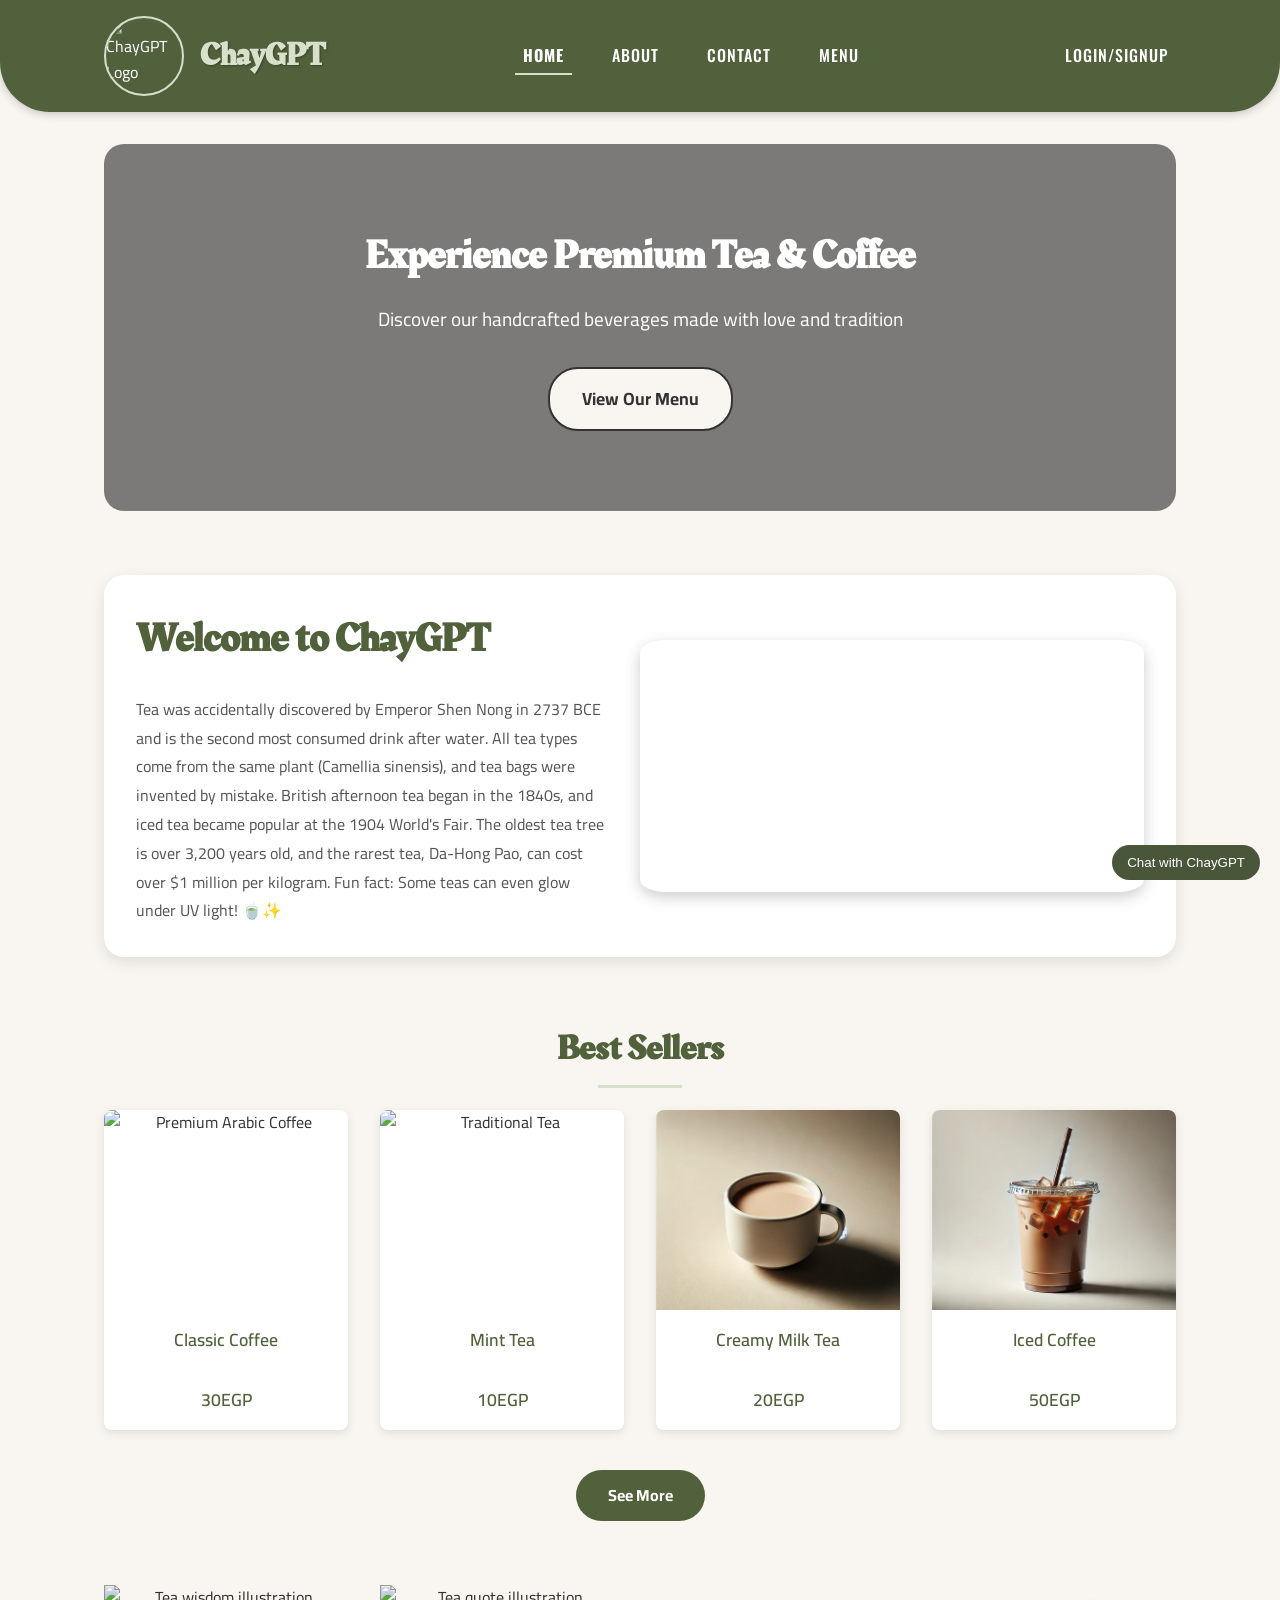
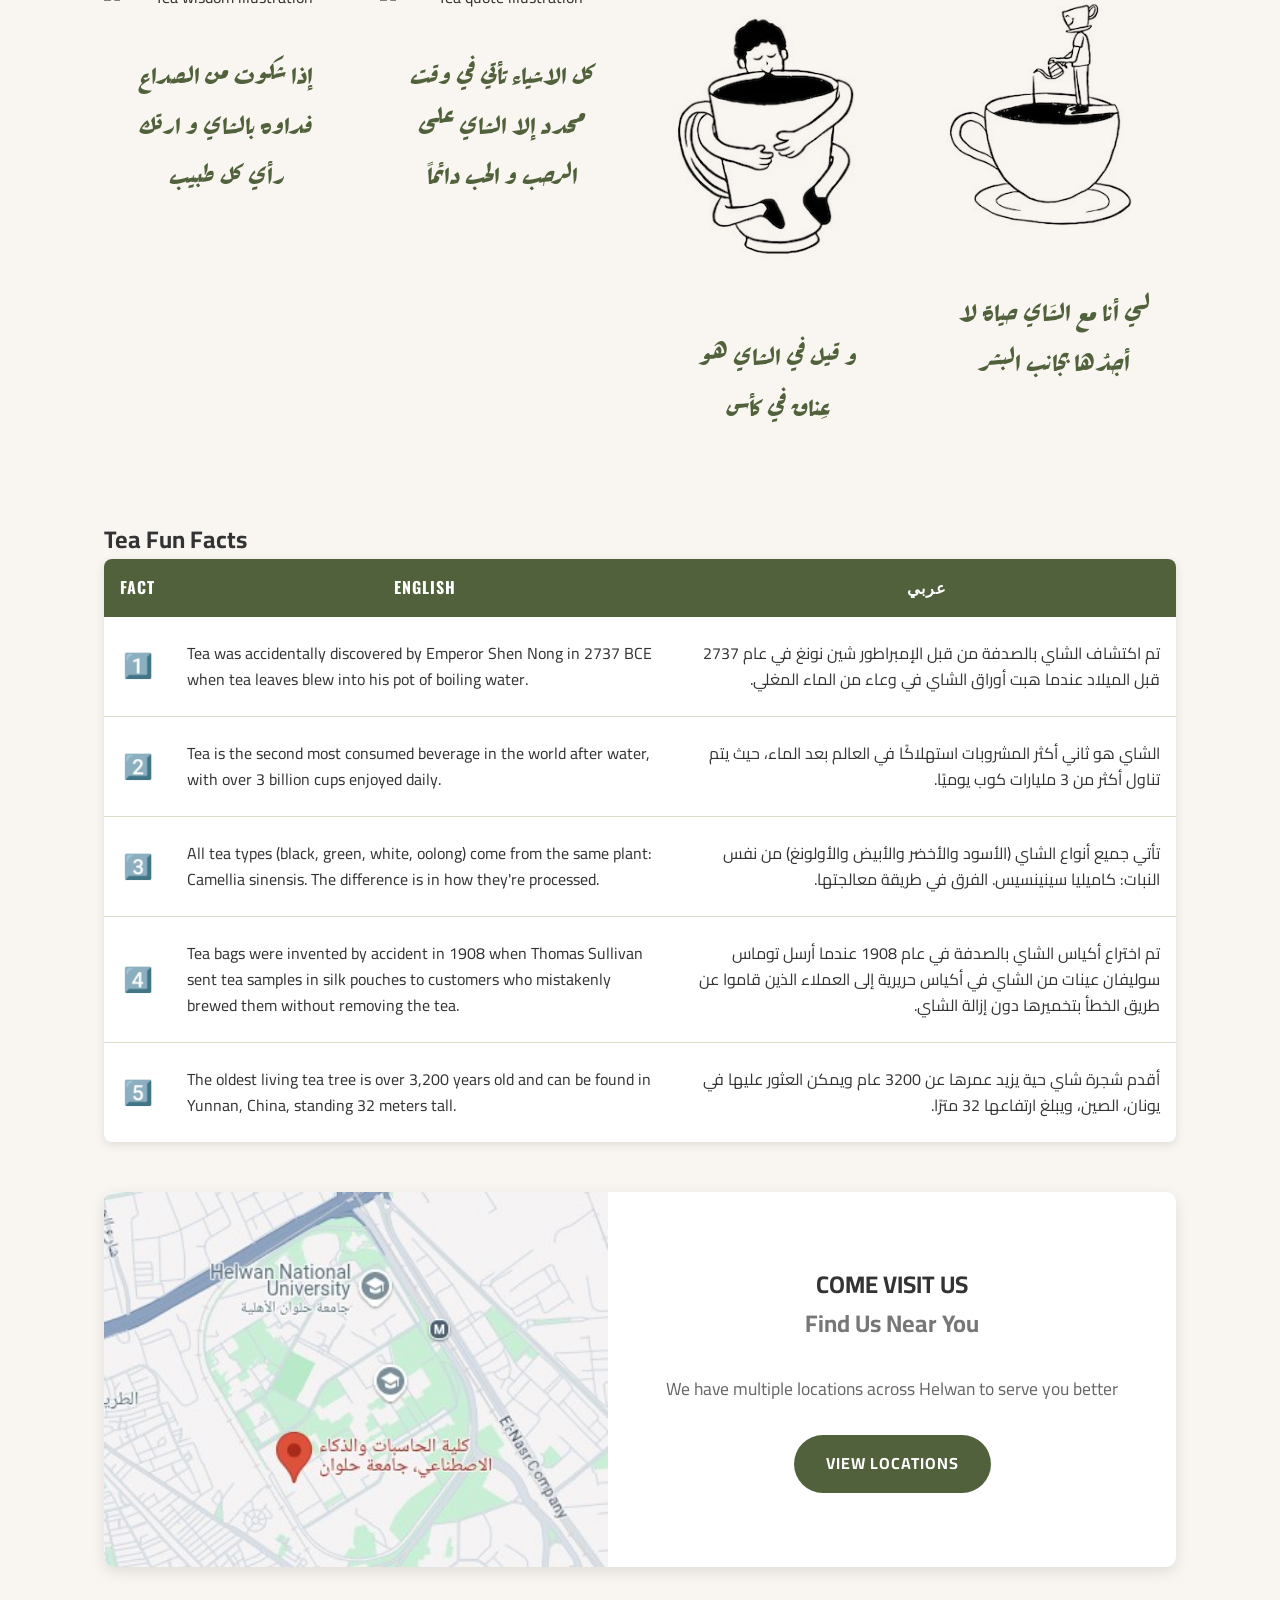
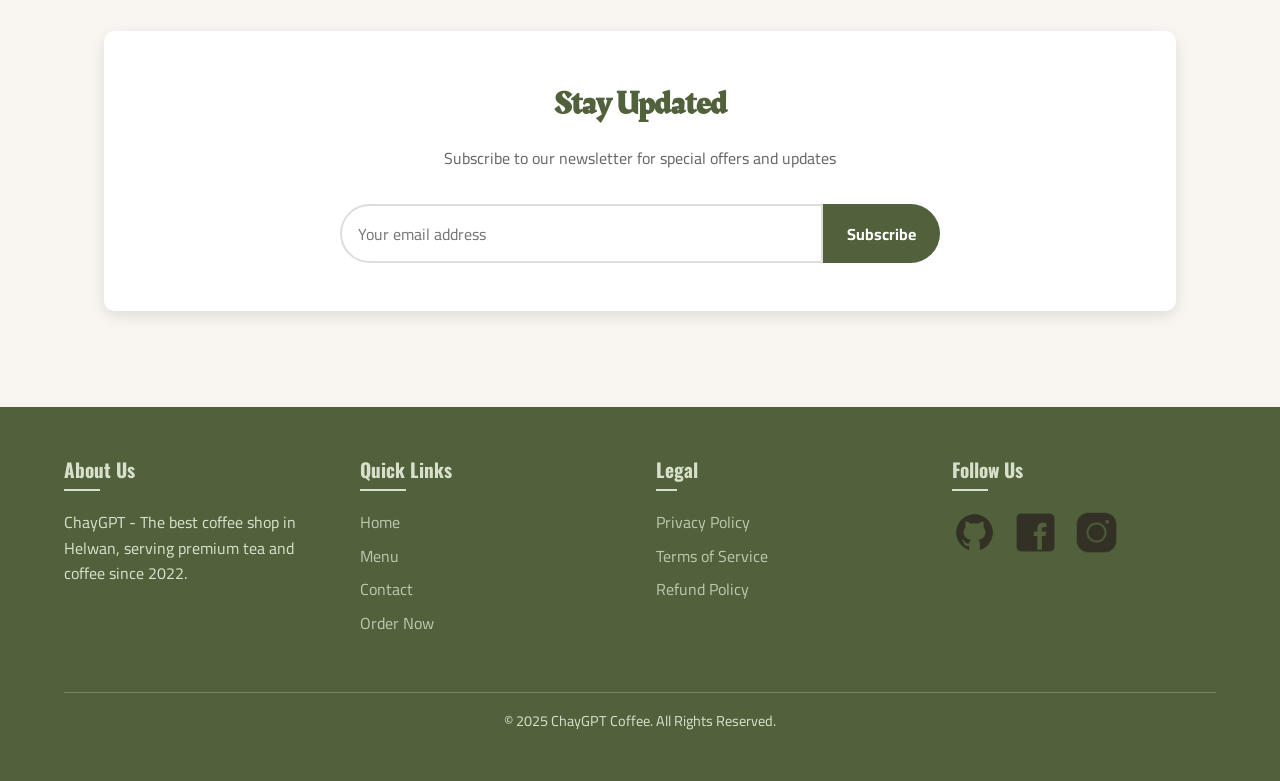
==== index.html @ 6adc0926 "Add files via upload" ====
<!DOCTYPE html>
<html lang="en">
    <head>
        <meta charset="UTF-8">
        <meta name="viewport" content="width=device-width, initial-scale=1.0">
        <meta name="description" content="ChayGPT - Premium tea and coffee shop in Helwan serving handcrafted beverages made with love and tradition.">
        <meta name="keywords" content="tea, coffee, premium tea, arabic coffee, milk tea, iced coffee, Helwan, cafe">
        <meta name="author" content="ChayGPT">
        <meta property="og:title" content="ChayGPT - Premium Tea & Coffee">
        <meta property="og:description" content="Discover our handcrafted beverages made with love and tradition">
        <meta property="og:image" content="images/chay-gpt-logo.jpg">
        <meta property="og:url" content="https://chaygpt.com">
        <meta name="twitter:card" content="summary_large_image">
        <title>ChayGPT</title>
        <link rel="stylesheet" href="css/style.css">
        <link rel="preconnect" href="https://fonts.googleapis.com">
        <link rel="preconnect" href="https://fonts.gstatic.com" crossorigin>
        <link href="https://fonts.googleapis.com/css2?family=Cairo:wght@200..1000&family=Oswald:wght@200..700&family=Rakkas&display=swap" rel="stylesheet">
        <link rel="icon" href="images/chay-gpt-logo.jpg" type="image/jpg">
    </head>

<body>
    <header>
        <nav>
            <div class="main-logo">
                <a href="index.html"><img src="images/chay-gpt-logo.jpg" alt="ChayGPT Logo"></a>
            </div>
            <a href="index.html"><h1 class="brand-name">ChayGPT</h1></a>
            <ul class="nav-links">
                <li class="links active"><a href="index.html">Home</a></li>
                <li class="links"><a href="./pages/about/about.html">About</a></li>
                <li class="links"><a href="./pages/contact/contact.html">Contact</a></li>
                <li class="links"><a href="./pages/menu/menu.html">Menu</a></li>
            </ul>
            <ul class="nav-links">
                <li class="links"><a href="./pages/join-us/welcome.html">Login/signup</a></li>
            </ul>
        </nav>
    </header>

    <main>
        <section class="hero-section">
            <div class="hero-content">
                <h2>Experience Premium Tea & Coffee</h2>
                <p>Discover our handcrafted beverages made with love and tradition</p>
                <a href="./pages/menu/menu.html" class="cta-button">View Our Menu</a>
            </div>
        </section>
        
        <section class="main-container">
            <div class="main-content">
                <h2 class="welcome-message">Welcome to ChayGPT</h2>
                <p class="main-content-text">Tea was accidentally discovered by Emperor Shen Nong in 2737 BCE and 
                    is the second most consumed drink after water. All tea types come from the same plant 
                    (Camellia sinensis), and tea bags were invented by mistake. British afternoon tea began in the 
                    1840s, and iced tea became popular at the 1904 World's Fair. The oldest tea tree is over 3,200 
                    years old, and the rarest tea, Da-Hong Pao, can cost over $1 million per kilogram. Fun fact: 
                    Some teas can even glow under UV light! 🍵✨</p>
            </div>
            <!-- <img class="floating-image" src="images/man-drinking-tea.jpg" alt="Man enjoying tea at ChayGPT"> -->
            <video autoplay muted loop playsinline class="floating-video">
                <source src="images/3abdo.mp4" type="video/mp4">
                Your browser does not support the video tag.
            </video>
            
        </section>
    
        <section class="products-container">
            <h2>Best Sellers</h2>
            <div class="items">
                <div class="item"> 
                    <a href="./pages/products/coffee.html">
                        <img src="images/products/coffee.jpg" alt="Premium Arabic Coffee">
                        <div class="item-info">
                            <p >Classic Coffee</p>
                            <p >30EGP</p>
                            
                        </div>
                    </a>
                </div>

                <div class="item"> 
                    <a href="./pages/products/mint-tea.html">
                        <img src="images/products/mint-tea.jpg" alt="Traditional Tea">
                        <div class="item-info">
                            <p >Mint Tea</p>
                            <p >10EGP</p>
                            
                        </div>
                    </a>
                </div>

                <div class="item"> 
                    <a href="./pages/products/milk-tea.html">
                        <img src="images/products/milk-tea.jpg" alt="Milk Tea">
                        <div class="item-info">
                            <p >Creamy Milk Tea</p>
                            <p >20EGP</p>
                            
                        </div>
                    </a>
                </div>

                <div class="item"> 
                    <a href="./pages/products/ice-coffee.html">
                        <img src="images/products/ice-coffee.jpg" alt="Premium Iced Coffee">
                        <div class="item-info">
                            <p >Iced Coffee</p>
                            <p >50EGP</p>
                            
                        </div>
                    </a>
                </div>
            </div>
            <a class="see-more" href="./pages/menu/menu.html">See More</a>
        </section>

        <section class="fun-facts-container">
            <div class="fact">
                <img src="images/caracter1.jpg" alt="Tea wisdom illustration">
                <h3 lang="ar" dir="rtl">إذا شكوت من الصداع فداوه بالشاي و ارتك رأي كل طبيب</h3>
            </div>

            <div class="fact">
                <img src="images/caracter2.jpg" alt="Tea quote illustration">
                <h3 lang="ar" dir="rtl">كل الاشياء تأتي في وقت محدد
                    إلا الشاي على الرحب و الحب دائماً</h3>
            </div>

            <div class="fact">
                <img src="images/caracter3.jpg" alt="Tea poetry illustration">
                <h3 lang="ar" dir="rtl">و قيل في الشاي هو عِناق في كأس</h3>
            </div>

            <div class="fact">
                <img src="images/caracter4.jpg" alt="Tea reflection illustration">
                <h3 lang="ar" dir="rtl">لي أنا مع الشَاي حياة لا أجدُها بجانب البشر</h3>
            </div>
        </section>

        <section class="table-container">
            <h2>Tea Fun Facts</h2>
            <table class="fun-facts-table">
                <thead>
                    <tr>
                        <th>Fact</th>
                        <th>English</th>
                        <th lang="ar" dir="rtl">عربي</th>
                    </tr>
                </thead>
                <tbody>
                    <tr>
                        <td class="num">1️⃣</td>
                        <td>Tea was accidentally discovered by Emperor Shen Nong in 2737 BCE when tea leaves blew into his pot of boiling water.</td>
                        <td lang="ar" dir="rtl">تم اكتشاف الشاي بالصدفة من قبل الإمبراطور شين نونغ في عام 2737 قبل الميلاد عندما هبت أوراق الشاي في وعاء من الماء المغلي.</td>
                    </tr>
                    <tr>
                        <td class="num">2️⃣</td>
                        <td>Tea is the second most consumed beverage in the world after water, with over 3 billion cups enjoyed daily.</td>
                        <td lang="ar" dir="rtl">الشاي هو ثاني أكثر المشروبات استهلاكًا في العالم بعد الماء، حيث يتم تناول أكثر من 3 مليارات كوب يوميًا.</td>
                    </tr>
                    <tr>
                        <td class="num">3️⃣</td>
                        <td>All tea types (black, green, white, oolong) come from the same plant: Camellia sinensis. The difference is in how they're processed.</td>
                        <td lang="ar" dir="rtl">تأتي جميع أنواع الشاي (الأسود والأخضر والأبيض والأولونغ) من نفس النبات: كاميليا سينينسيس. الفرق في طريقة معالجتها.</td>
                    </tr>
                    <tr>
                        <td class="num">4️⃣</td>
                        <td>Tea bags were invented by accident in 1908 when Thomas Sullivan sent tea samples in silk pouches to customers who mistakenly brewed them without removing the tea.</td>
                        <td lang="ar" dir="rtl">تم اختراع أكياس الشاي بالصدفة في عام 1908 عندما أرسل توماس سوليفان عينات من الشاي في أكياس حريرية إلى العملاء الذين قاموا عن طريق الخطأ بتخميرها دون إزالة الشاي.</td>
                    </tr>
                    <tr>
                        <td class="num">5️⃣</td>
                        <td>The oldest living tea tree is over 3,200 years old and can be found in Yunnan, China, standing 32 meters tall.</td>
                        <td lang="ar" dir="rtl">أقدم شجرة شاي حية يزيد عمرها عن 3200 عام ويمكن العثور عليها في يونان، الصين، ويبلغ ارتفاعها 32 مترًا.</td>
                    </tr>
                </tbody>
            </table>
        </section>

        <section class="map-location-container">
            <div class="map-container">
                <img src="images/maps.jpg" alt="Map showing ChayGPT locations">
            </div>
            <div class="location-text-container">
                <h2>COME VISIT US</h2>
                <h3>Find Us Near You</h3>
                <p>We have multiple locations across Helwan to serve you better</p>
                <a href="https://maps.app.goo.gl/uAUmykbH8FTqLPMT9" class="location-button" target="_blank" >VIEW LOCATIONS</a>
            </div>
        </section>
        
        <section class="newsletter-container">
            <h2>Stay Updated</h2>
            <p>Subscribe to our newsletter for special offers and updates</p>
            <form class="newsletter-form">
                <input type="email" placeholder="Your email address" required>
                <button type="submit" class="subscribe-button" >Subscribe</button>
            </form>
        </section>
    </main>

    <footer>
        <section class="footer-container">
            <div class="footer-section">
                <h3>About Us</h3>
                <p>ChayGPT - The best coffee shop in Helwan, serving premium tea and coffee since 2022.</p>
            </div>
            <div class="footer-section">
                <h3>Quick Links</h3>
                <ul>
                    <li><a href="index.html">Home</a></li>
                    <li><a href="./pages/menu/menu.html">Menu</a></li>
                    <li><a href="./pages/contact/contact.html">Contact</a></li>
                    <li><a href="./pages/menu/menu.html">Order Now</a></li>
                </ul>
            </div>
            <div class="footer-section">
                <h3>Legal</h3>
                <ul>
                    <li><a href="pages/legal/privacy-policy/privacy.html">Privacy Policy</a></li>
                    <li><a href="pages/legal/terms-of-service/terms.html">Terms of Service</a></li>
                    <li><a href="pages/legal/refund-policy/refund.html">Refund Policy</a></li>
                </ul>
            </div>
            <div class="footer-section">
                <h3>Follow Us</h3>
                <div class="social-links">
                    <a href="https://github.com/ADHAM-KHAIRY/chaygpt.github.io" target="_blank" >
                        <img src="images/github-icon.png" alt="Github">
                    </a>
                    <a href="https://www.facebook.com/" target="_blank" >
                        <img src="images/facebook-icon.png" alt="Facebook">
                    </a>
                    <a href="https://www.instagram.com/" target="_blank" >
                        <img src="images/instagram-icon.png" alt="Instagram">
                    </a>
                </div>
            </div>
        </section>
        <p class="copyright">© 2025 ChayGPT Coffee. All Rights Reserved.</p>
        <script src="scripts/chaygpt-chatbot.js"></script>
    </footer>

</body>
</html>
---- css/style.css ----
/* General Styling */
* {
    margin: 0;
    padding: 0;
    box-sizing: border-box;
}
/* :root {
    --primary-color: #5b3e29;
    --secondary-color: #e6c9a8;
    --dark-primary: #422b1e;
    --text-color: #333;
    --light-bg: #f9f5f0;
    --white: #fff;
    
    
}

:root {
    --primary-color: #2d8659;
    --secondary-color: #c5e8d5;
    --dark-primary: #1d5a3a;
    --text-color: #333;
    --light-bg: #f9f5f0;
    --white: #fff;
} */

:root {
    --primary-color: #50613b;
    --secondary-color: #d8e0cc;
    --dark-primary: #4a563a;
    --text-color: #333;
    --light-bg: #f9f5f0;
    --white: #fff;
}


body {
    font-family: 'Cairo', sans-serif;
    line-height: 1.6;
    color: var(--text-color);
    background-color: var(--light-bg);
}
a {
    text-decoration: none;
    color: inherit;
}

ul {
    list-style: none;
}

img {
    max-width: 100%;
    height: auto;
    display: block;
}
.container {
    max-width: 1200px;
    margin: 0 auto;
    padding: 0 5%;
}
/* Header Styling */
header {
    background-color: var(--primary-color);
    color: var(--white);
    box-shadow: 0 2px 10px rgba(0, 0, 0, 0.2);
    position: sticky;
    top: 0;
    z-index: 100;
    border-radius: 0 0 50px 50px;
}

nav {
    display: flex;
    align-items: center;
    padding: 1rem 5%;
    max-width: 1200px;
    margin: 0 auto;
}

.main-logo img {
    width: 80px;
    height: 80px;
    border-radius: 50%;
    object-fit: cover;
    border: 2px solid var(--secondary-color);
    transition: all 0.3s ease;
}
.main-logo img:hover {
    transform: translatey(-3px);
    box-shadow: 0 4px 8px rgba(0, 0, 0, 0.1);
}
.brand-name {
    font-family: 'Rakkas', serif;
    margin-left: 1rem;
    font-size: 2rem;
    color: var(--secondary-color);
    text-shadow: 1px 1px 2px rgba(0, 0, 0, 0.3);
}

.nav-links {
    display: flex;
    margin-left: auto;
}

.links {
    margin-left: 2rem;
    font-family: 'Oswald', sans-serif;
    text-transform: uppercase;
    letter-spacing: 1px;
    font-weight: 500;
    transition: all 0.3s ease;
}

.links a {
    position: relative;
    padding: 0.5rem;
}

.links a:after {
    content: '';
    position: absolute;
    width: 0;
    height: 2px;
    bottom: 0;
    left: 0;
    background-color: var(--secondary-color);
    transition: width 0.3s ease;
}

.links a:hover:after {
    width: 100%;
}
.nav-links .active a {     
    font-weight: bold;
}
.nav-links .active a::after {     
    width: 100%;
}

/* Hero Section */
.hero-section {
    background: linear-gradient(rgba(0, 0, 0, 0.5), rgba(0, 0, 0, 0.5)), url('../images/products/tea1.jpg');
    background-size: cover;
    background-position: center;
    color: var(--white);
    text-align: center;
    padding: 5rem 1rem;
    margin-bottom: 4rem;
    border-radius: 20px;
}

.hero-content {
    max-width: 600px;
    margin: 0 auto;
}

.hero-content h2 {
    font-family: 'Rakkas', serif;
    font-size: 2.5rem;
    margin-bottom: 1rem;
}

.hero-content p {
    font-size: 1.2rem;
    margin-bottom: 2rem;
}

.cta-button {
    display: inline-block;
    background-color: var(--light-bg);
    color: var(--text-color);
    font-weight: bolder;
    padding: 1rem 2rem;
    border-radius: 30px;
    font-size: 1.1rem;
    transition: all 0.3s ease;
    border: 2px solid var(--text-color);
}

.cta-button:hover {
    transform: translateY(-2px);
    box-shadow: 0 5px 10px rgba(0, 0, 0, 0.2);
}
/* Main Section */
main {
    max-width: 1200px;
    margin: 0 auto;
    padding: 2rem 5%;
}
.main-container {
    display: flex;
    align-items: center;
    margin-bottom: 4rem;
    background-color: var(--white);
    border-radius: 20px;
    box-shadow: 0 5px 15px rgba(0, 0, 0, 0.1);
    overflow: hidden;
    padding: 2rem;
}
.main-content {
    flex: 1;
    padding-right: 2rem;
}
.welcome-message {
    font-family: 'Rakkas', serif;
    font-size: 2.5rem;
    margin-bottom: 1.5rem;
    color: var(--primary-color);
}
.main-content-text {
    line-height: 1.8;
    color: #555;
}

/*Image Styling*/
.floating-video {
    width: 50%;
    border-radius: 5%;
    box-shadow: 0 5px 15px rgba(0, 0, 0, 0.2);
    transition: transform 0.3s ease;
}

/*products Styling */

.products-container {
    margin-bottom: 4rem;
    text-align: center;
}
.products-container h2 {
    font-family: 'Rakkas', serif;
    font-size: 2.2rem;
    margin-bottom: 2rem;
    color: var(--primary-color);
    position: relative;
    display: inline-block;
}
.products-container h2:after {
    content: '';
    position: absolute;
    width: 50%;
    height: 3px;
    background-color: var(--secondary-color);
    bottom: -10px;
    left: 25%;
}

.items {
    display: grid;
    grid-template-columns: repeat(auto-fill, minmax(220px, 1fr));
    gap: 2rem;
    margin-bottom: 2rem;

}
.item {
    background-color: var(--white);
    border-radius: 8px;
    overflow: hidden;
    box-shadow: 0 3px 10px rgba(0, 0, 0, 0.1);
    transition: all 0.3s ease;
}
.item:hover {
    transform: translateY(-5px);
    box-shadow: 0 5px 15px rgba(0, 0, 0, 0.2);
}
.item img {
    width: 100%;
    height: 200px;
    object-fit: cover;
}
.item p {
    padding: 1rem;
    font-weight: 600;
    color: var(--primary-color);
    font-size: 110%;
}
.item small {
    font-weight: 700;
    color: #996b08;
}

/*button*/

.see-more {
    display: inline-block;
    background-color: var(--primary-color);
    color: var(--white);
    font-weight: bold;
    padding: 0.8rem 2rem;
    border-radius: 30px;
    cursor: pointer;
    transition: all 0.3s ease;
    margin-top: 0.5rem;
}
.see-more:hover {
    background-color: var(--dark-primary);
    transform: translateY(-2px);
    box-shadow: 0 5px 10px rgba(0, 0, 0, 0.2);
}
/* tea facts */

.fun-facts-container {
    display: grid;
    grid-template-columns: repeat(auto-fill, minmax(228px, 1fr));
    gap: 2rem;
    margin-bottom: 4rem;
}

.fact {
    text-align: center;
    margin-bottom: 0;
}

.fact img {
    width: 100%;
    height: auto;
    margin: 0 auto 1rem;
    mix-blend-mode: multiply;
}
.fact h3 {
    font-family: "Rakkas";
    font-size: 1.75rem;
    font-weight: 300;
    color: var(--primary-color);
    line-height: 1.8;
    padding: 1.5rem;
}

/* Fun Facts Table Styling */
.fun-facts-table {
    width: 100%;
    border-collapse: collapse;
    margin: 0 auto;
    background-color: var(--white);
    border-radius: 8px;
    overflow: hidden;
    box-shadow: 0 3px 10px rgba(0, 0, 0, 0.1);
    margin-bottom: 50px;
}

.fun-facts-table th {
    background-color: var(--primary-color);
    color: var(--white);
    padding: 1rem;
    text-align: center;
    font-family: 'Oswald', sans-serif;
    text-transform: uppercase;
    letter-spacing: 1px;
}

.fun-facts-table td {
    padding: 1.5rem 1rem;
    border-bottom: 1px solid var(--secondary-color);
    color: var(--text-color);
    vertical-align: middle;
    line-height: 1.6;
}

.fun-facts-table tbody tr:hover {
    background-color: var(--secondary-color);
    transition: background-color 0.3s ease;
}

.fun-facts-table tbody tr:last-child td {
    border-bottom: none;
}

.num{
    text-align: center;
    font-size: 1.5rem;
}


/* location */
.map-location-container {
    display: flex;
    align-items: center;
    background-color: var(--white);
    border-radius: 10px;
    overflow: hidden;
    box-shadow: 0 5px 15px rgba(0, 0, 0, 0.1);
    margin-bottom: 4rem;
}

.map-container {
    flex: 1;
}

.map-container img {
    width: 100%;
    display: block;
}

.location-text-container {
    flex: 1;
    padding: 2rem;
    text-align: center;
}

.location-text-container h1 {
    font-family: 'Oswald', sans-serif;
    font-size: 2rem;
    margin-bottom: 1rem;
    color: var(--primary-color);
}

.location-text-container h3 {
    font-family: 'Cairo', sans-serif;
    font-size: 1.5rem;
    margin-bottom: 2rem;
    color: #777;
}

.location-text-container p {
    margin-bottom: 2rem;
    color: #666;
    font-size: 1.1rem;
}

.location-button {
    display: inline-block;
    padding: 1rem 2rem;
    background-color: var(--primary-color);
    color: var(--white);
    border-radius: 30px;
    font-weight: bold;
    letter-spacing: 1px;
    transition: all 0.3s ease;
}

.location-button:hover {
    background-color: var(--dark-primary);
    transform: translateY(-2px);
    box-shadow: 0 5px 10px rgba(0, 0, 0, 0.2);
}

/* Newsletter */
.newsletter-container {
    background-color: var(--white);
    border-radius: 10px;
    padding: 3rem 2rem;
    text-align: center;
    box-shadow: 0 5px 15px rgba(0, 0, 0, 0.1);
    margin-bottom: 4rem;
}

.newsletter-container h2 {
    font-family: 'Rakkas', serif;
    font-size: 2rem;
    margin-bottom: 1rem;
    color: var(--primary-color);
}

.newsletter-container p {
    margin-bottom: 2rem;
    color: #666;
}

.newsletter-form {
    display: flex;
    max-width: 600px;
    margin: 0 auto;
}

.newsletter-form input {
    flex: 1;
    padding: 0.8rem 1rem;
    border: 2px solid #ddd;
    border-radius: 30px 0 0 30px;
    font-family: 'Cairo', sans-serif;
    font-size: 1rem;
}

.newsletter-form input:focus {
    outline: none;
    border-color: var(--primary-color);
}

.subscribe-button {
    padding: 0.8rem 1.5rem;
    background-color: var(--primary-color);
    color: var(--white);
    border: none;
    border-radius: 0 30px 30px 0;
    cursor: pointer;
    font-family: 'Cairo', sans-serif;
    font-weight: bold;
    font-size: 1rem;
    transition: background-color 0.3s ease;
}

.subscribe-button:hover {
    background-color: var(--dark-primary);
}

/* Footer */
footer {
    background-color: var(--primary-color);
    color: var(--secondary-color);
    padding: 3rem 5%;
}

.footer-container {
    display: grid;
    grid-template-columns: repeat(auto-fit, minmax(200px, 1fr));
    gap: 2rem;
    max-width: 1200px;
    margin: 0 auto;
}

.footer-section h3 {
    font-family: 'Oswald', sans-serif;
    margin-bottom: 1.5rem;
    font-size: 1.2rem;
    position: relative;
    display: inline-block;
}

.footer-section h3:after {
    content: '';
    position: absolute;
    width: 50%;
    height: 2px;
    background-color: var(--secondary-color);
    bottom: -5px;
    left: 0;
}

.footer-section ul li {
    margin-bottom: 0.5rem;
    transition: transform 0.3s ease;
}

.footer-section ul li:hover {
    transform: translateX(3px);
}

.footer-section a {
    opacity: 0.8;
    transition: all 0.3s ease;
}

.footer-section a:hover {
    opacity: 1;
}

.social-links {
    display: flex;
    gap: 1rem;
}

.social-links img {
    width: 45px;
    height: auto;
    transition: transform 0.3s ease;
    filter: brightness(60%);
}

.social-links img:hover {
    transform: scale(1.1);
    filter: brightness(80%);
}

.copyright {
    text-align: center;
    margin-top: 3rem;
    padding-top: 1rem;
    border-top: 1px solid rgba(230, 201, 168, 0.3);
    font-size: 0.9rem;
}
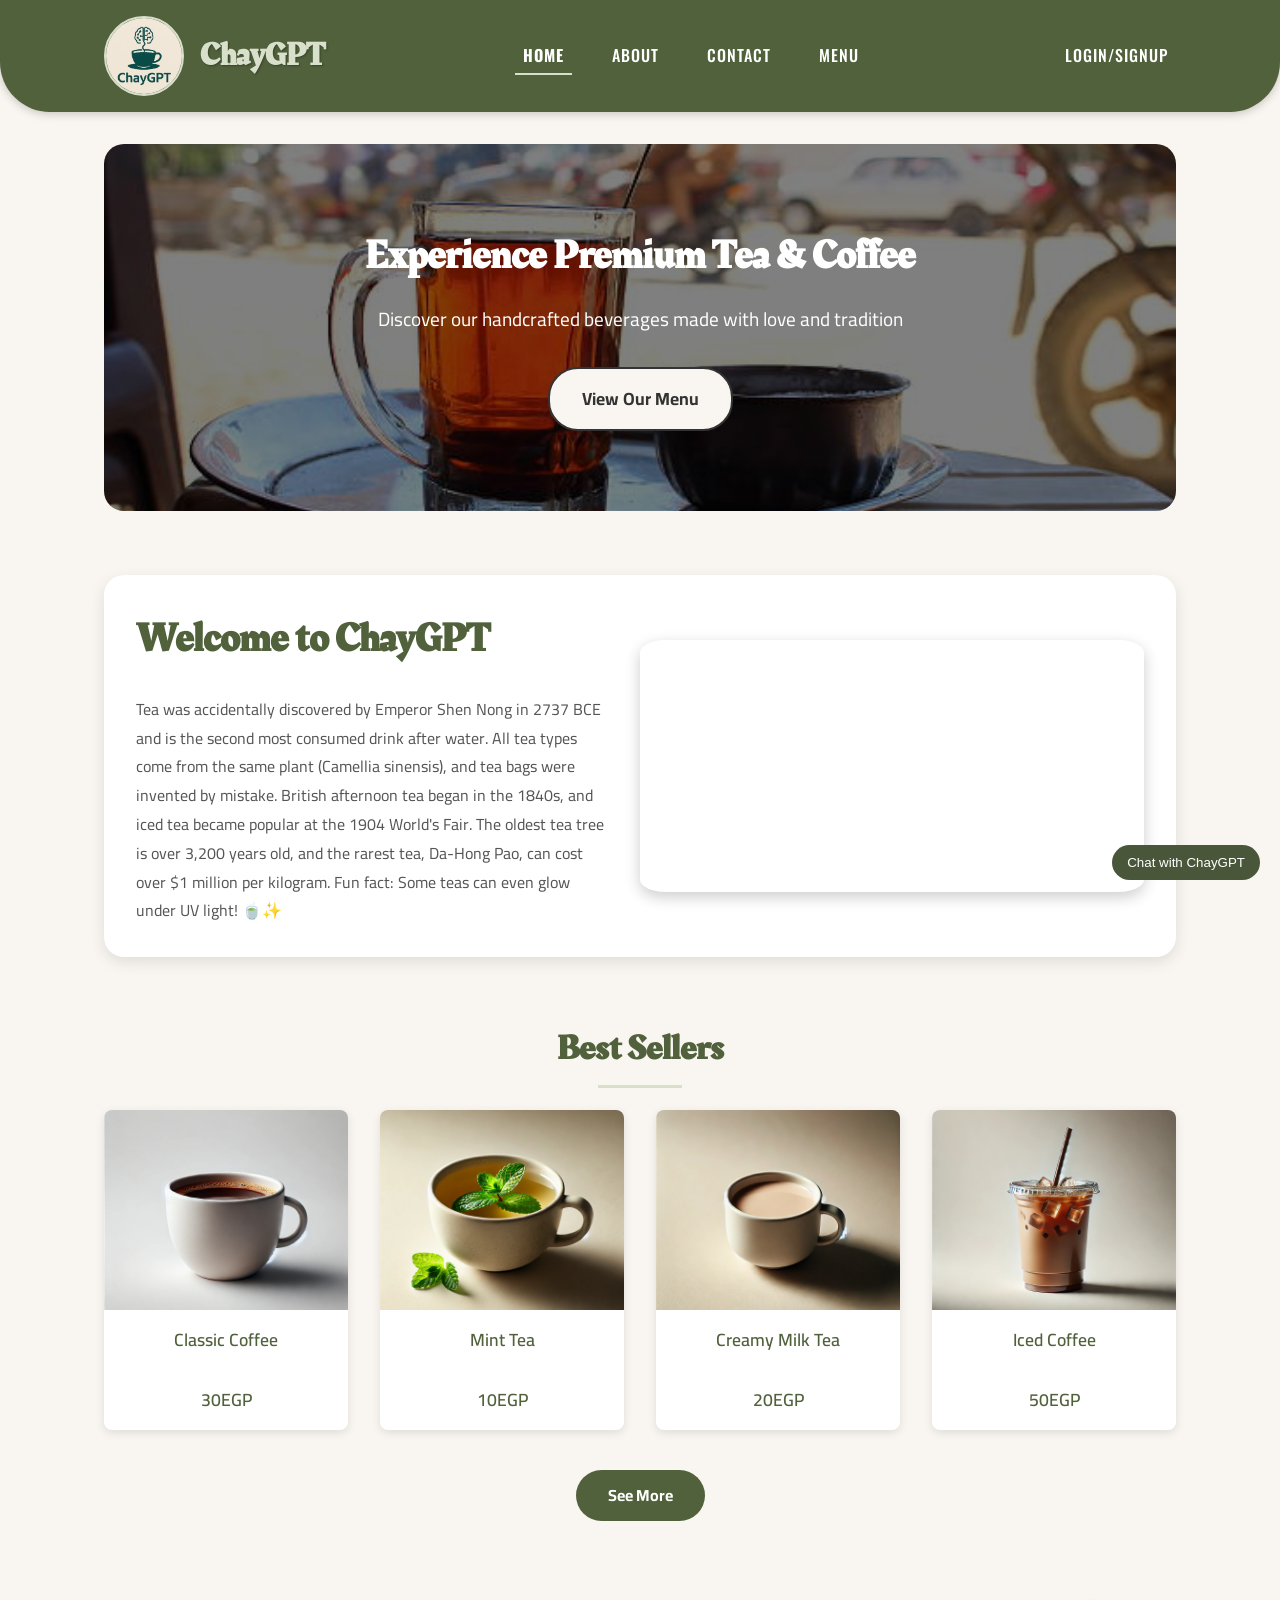
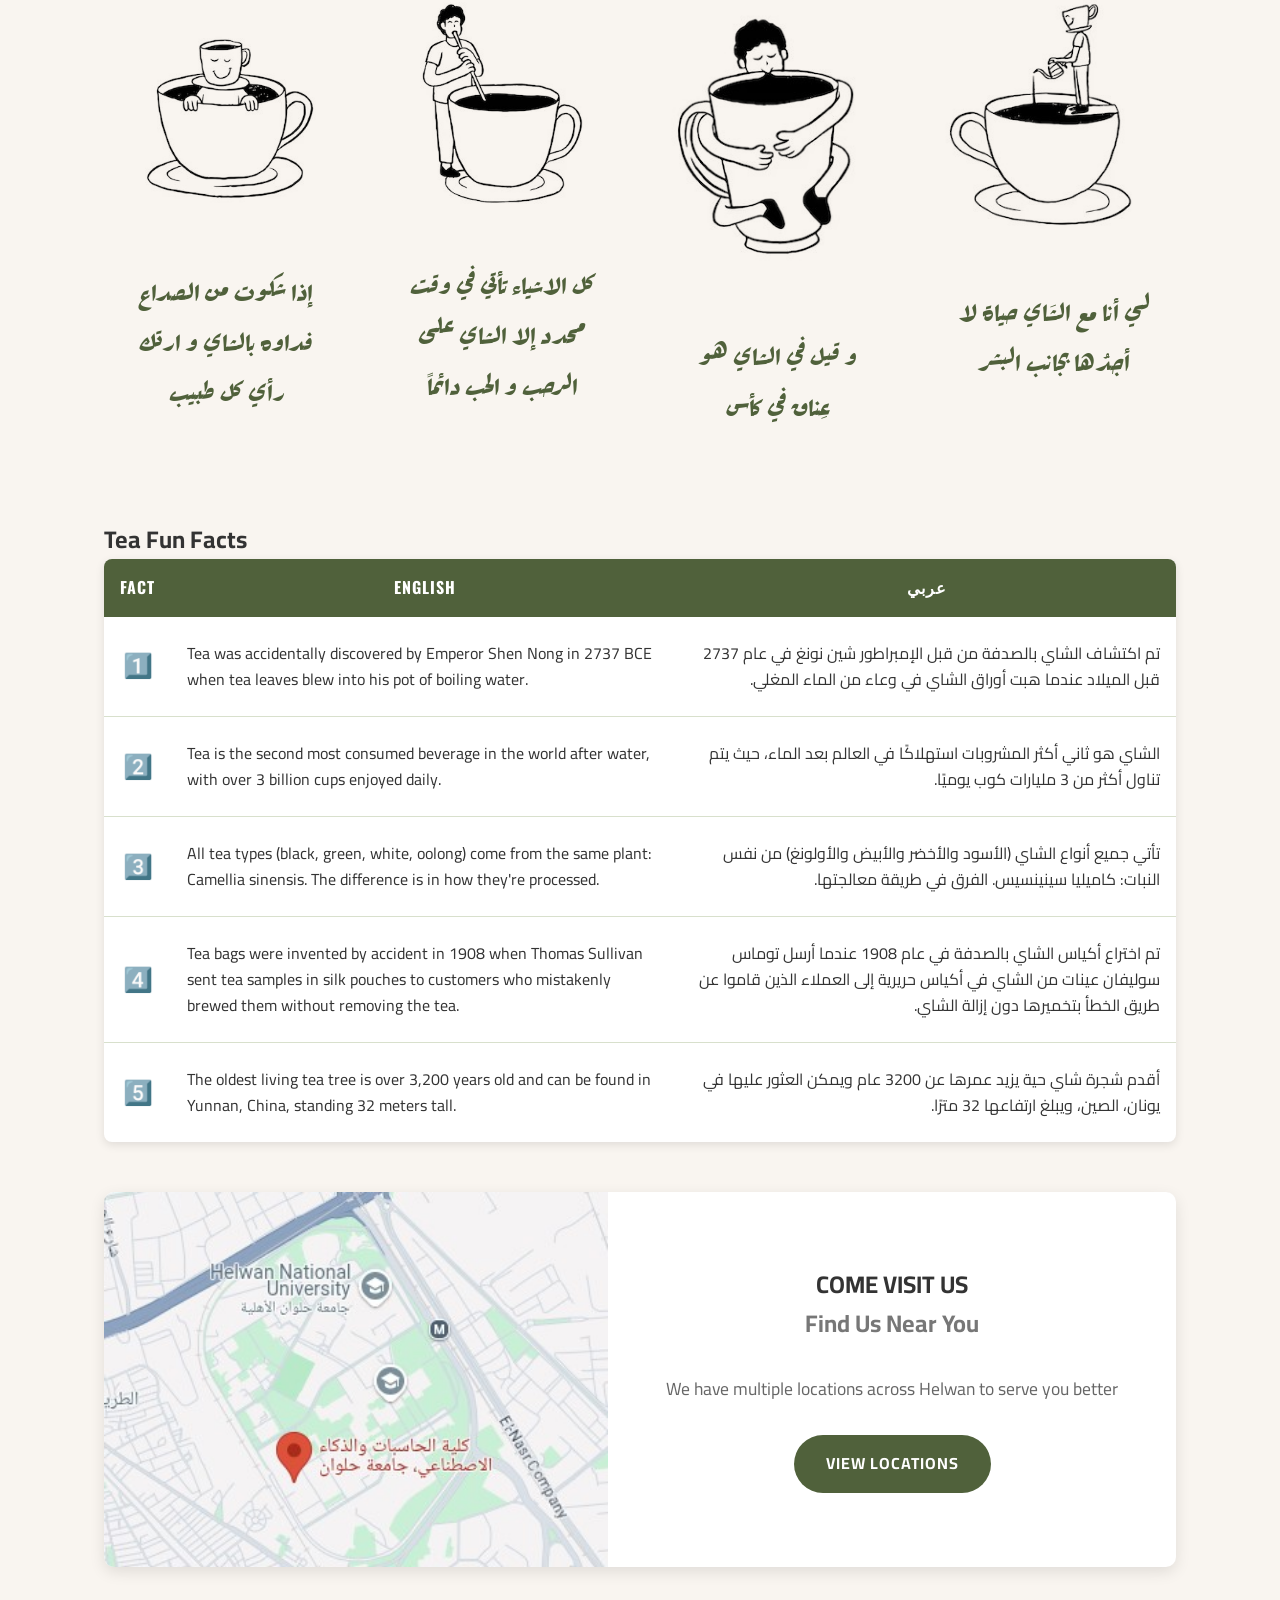
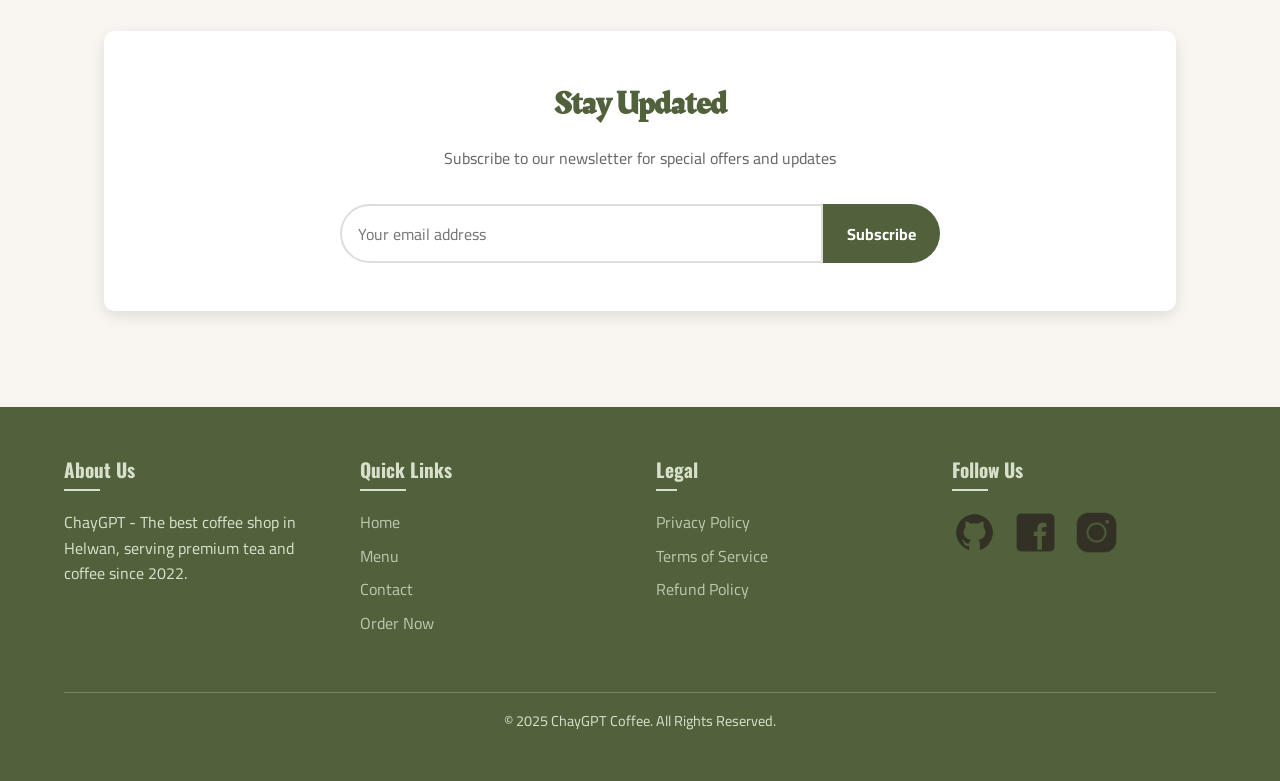
==== commit 567c0635: "Update index.html" ====
--- a/index.html
+++ b/index.html
@@ -248,3 +248,30 @@
 
 
 
+
+
+
+
+
+
+
+
+
+
+
+
+
+
+
+
+
+
+
+
+
+
+
+
+
+
+
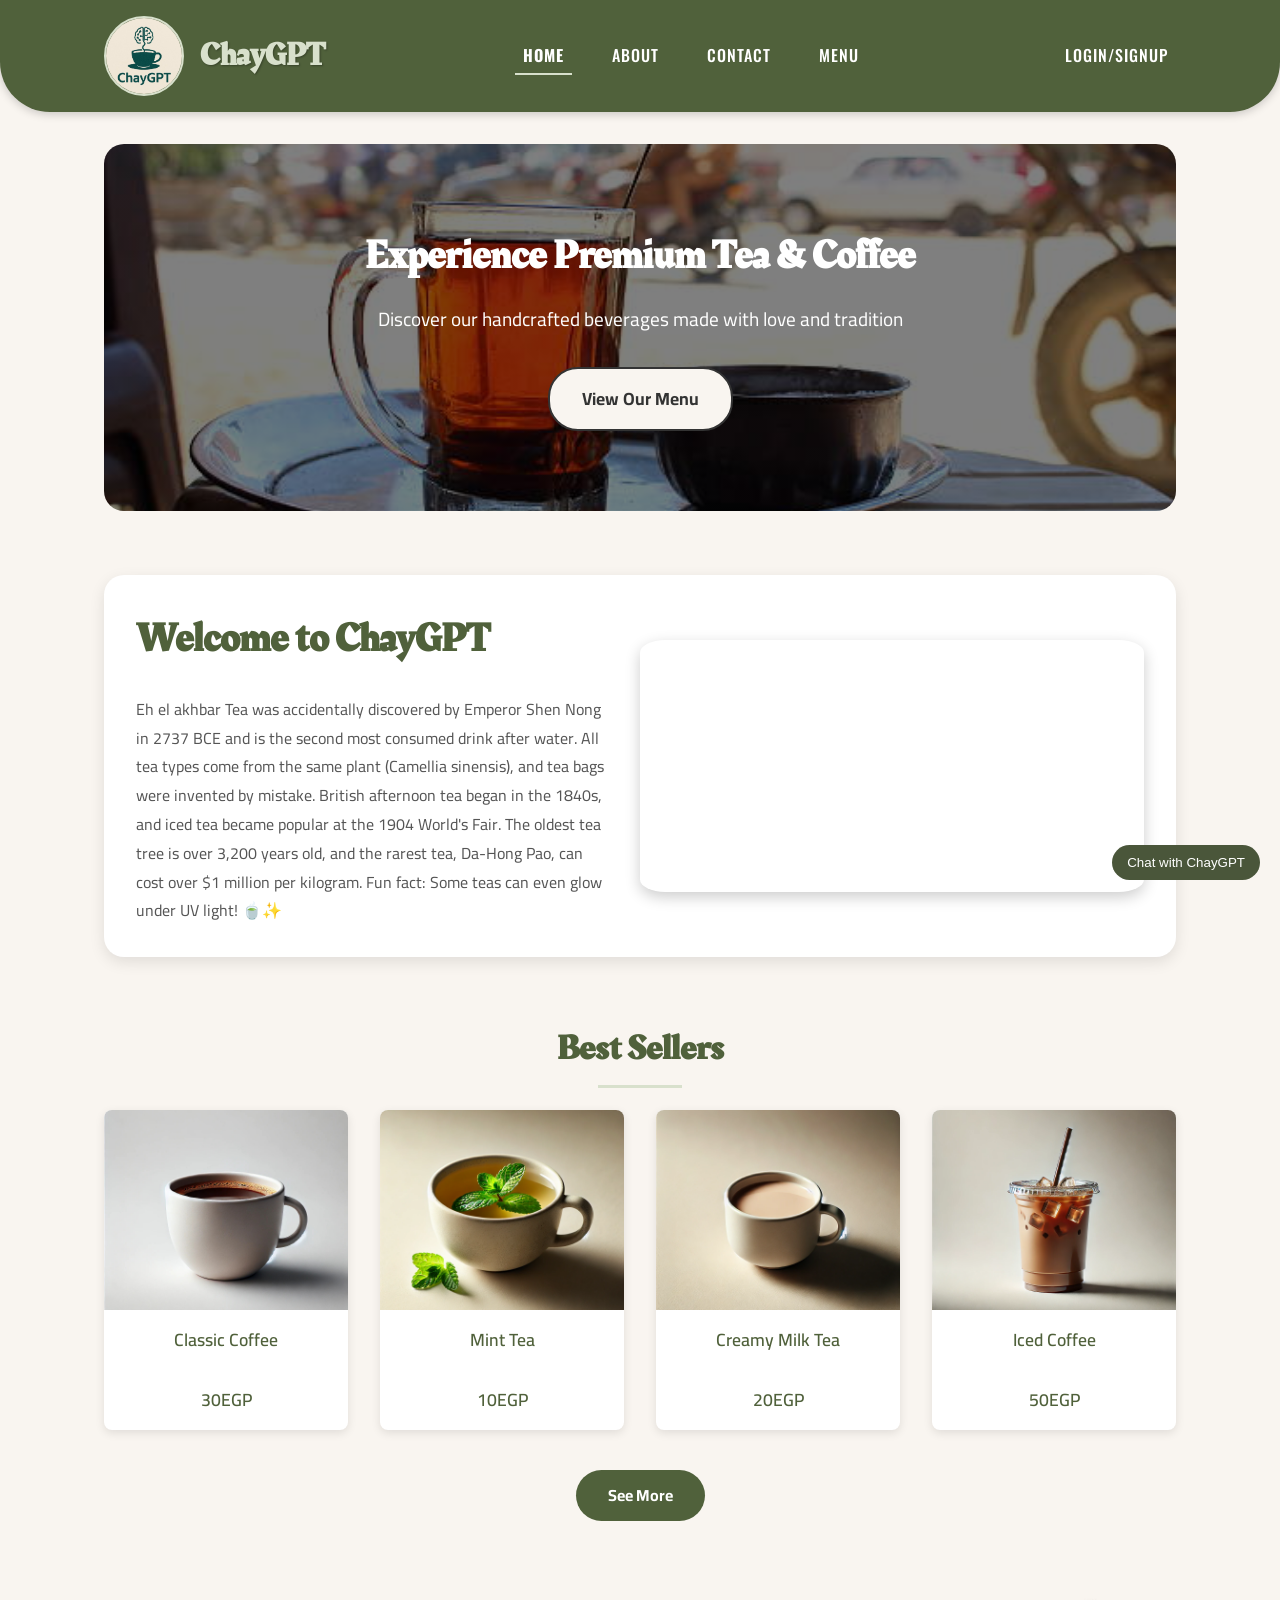
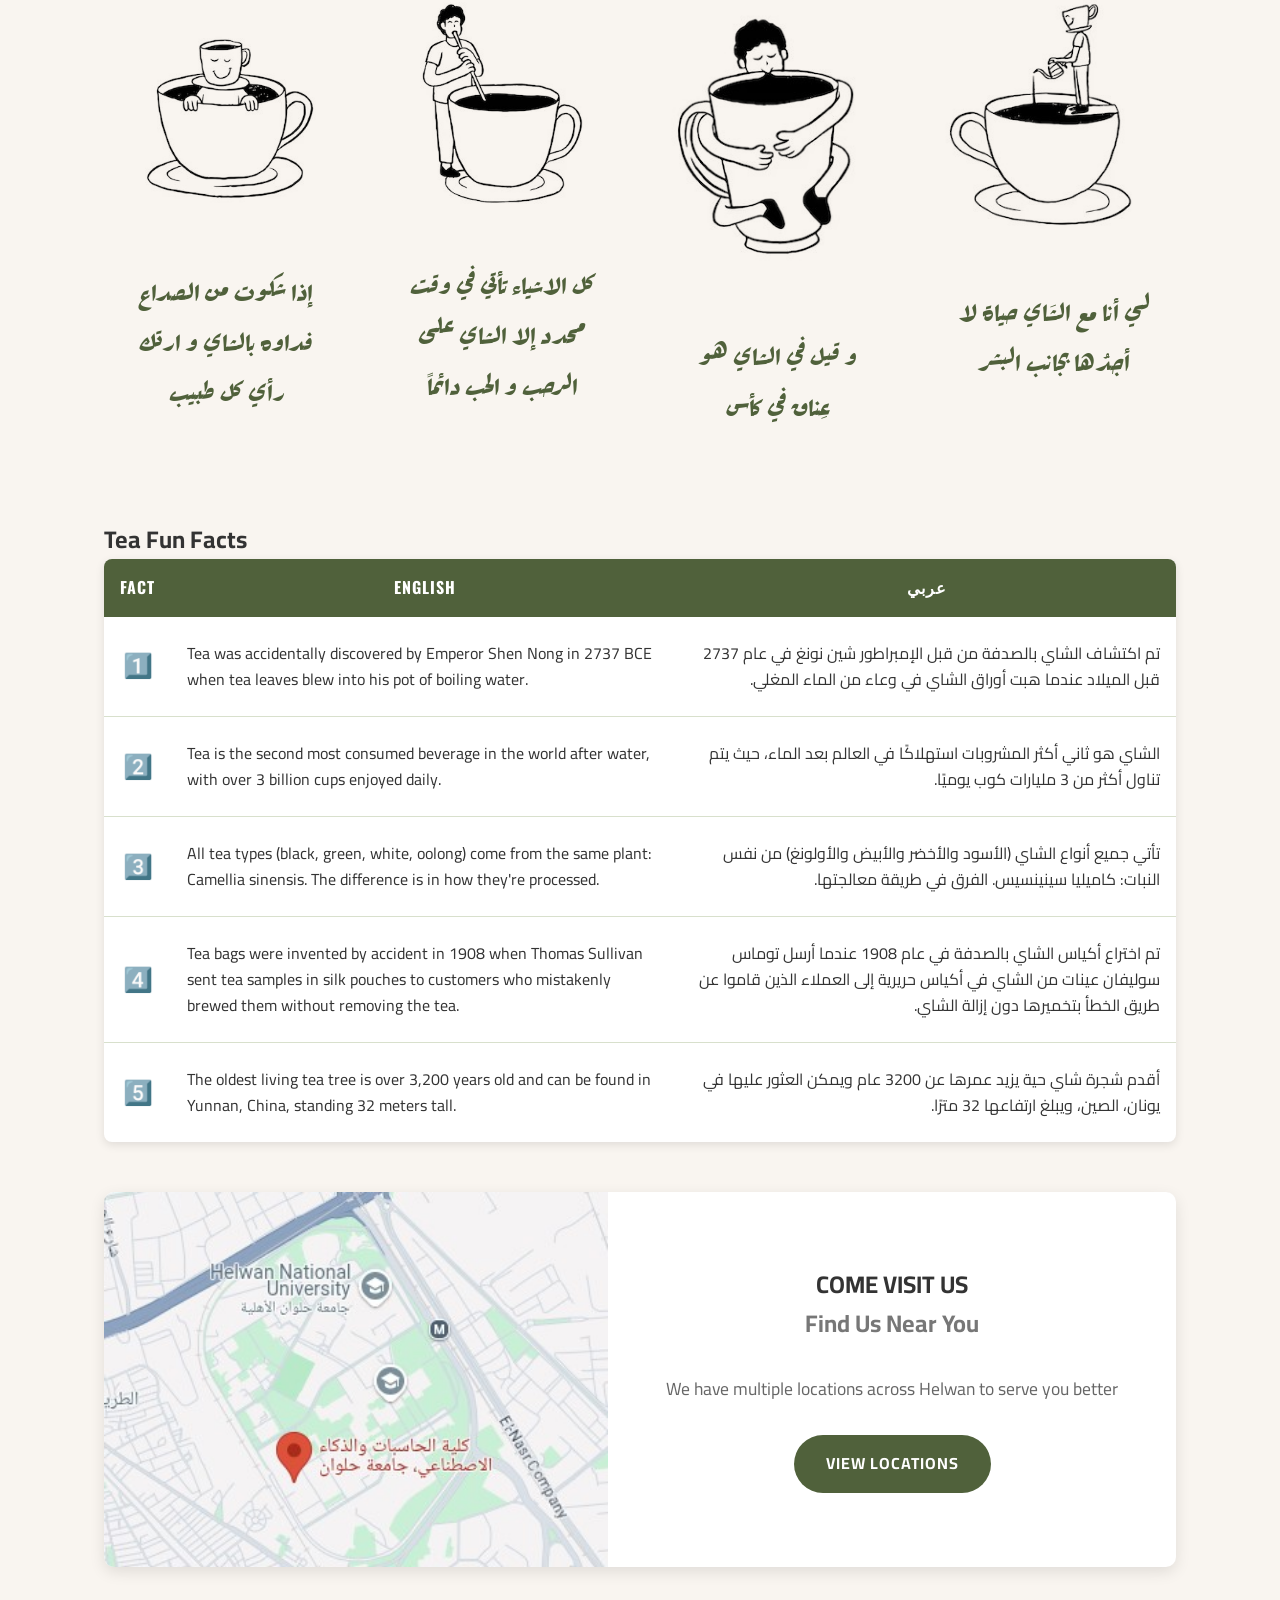
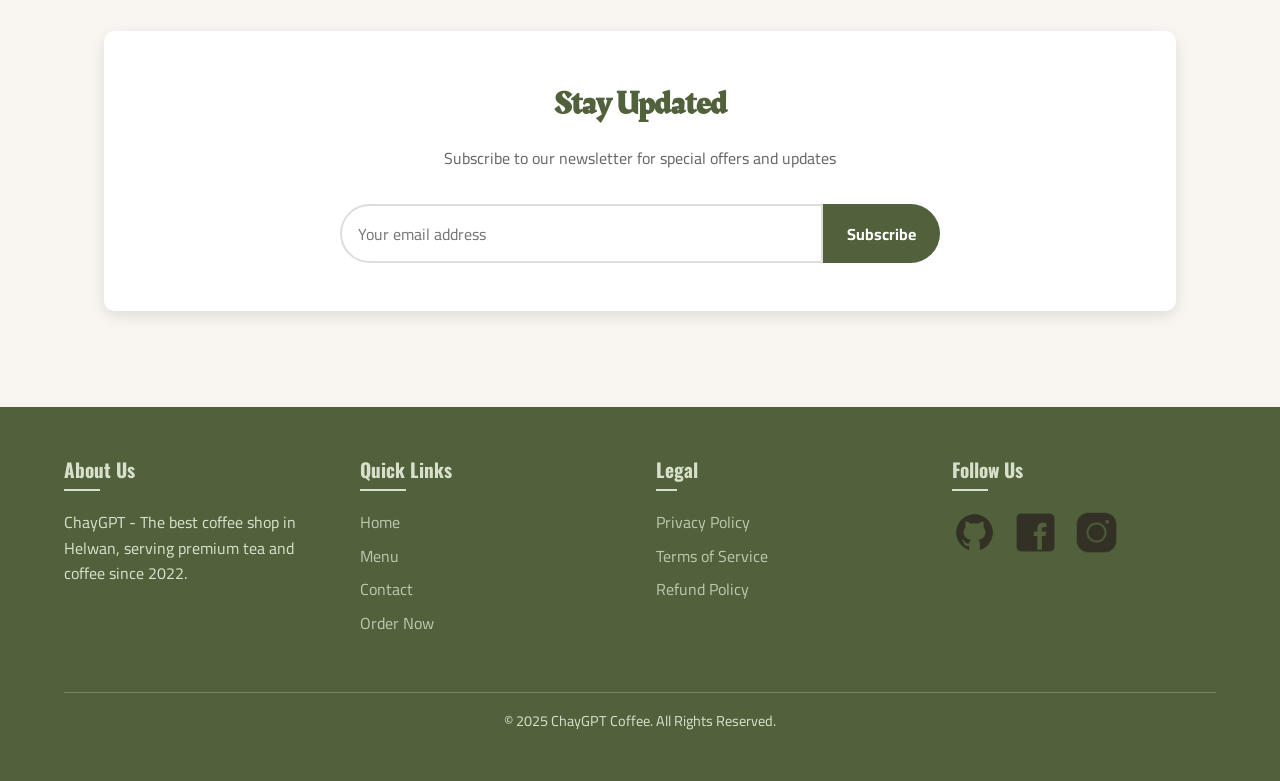
==== commit 34be5d1a: "Update index.html eh el akhbar" ====
--- a/index.html
+++ b/index.html
@@ -50,7 +50,7 @@
         <section class="main-container">
             <div class="main-content">
                 <h2 class="welcome-message">Welcome to ChayGPT</h2>
-                <p class="main-content-text">Tea was accidentally discovered by Emperor Shen Nong in 2737 BCE and 
+                <p class="main-content-text">Eh el akhbar Tea was accidentally discovered by Emperor Shen Nong in 2737 BCE and 
                     is the second most consumed drink after water. All tea types come from the same plant 
                     (Camellia sinensis), and tea bags were invented by mistake. British afternoon tea began in the 
                     1840s, and iced tea became popular at the 1904 World's Fair. The oldest tea tree is over 3,200 
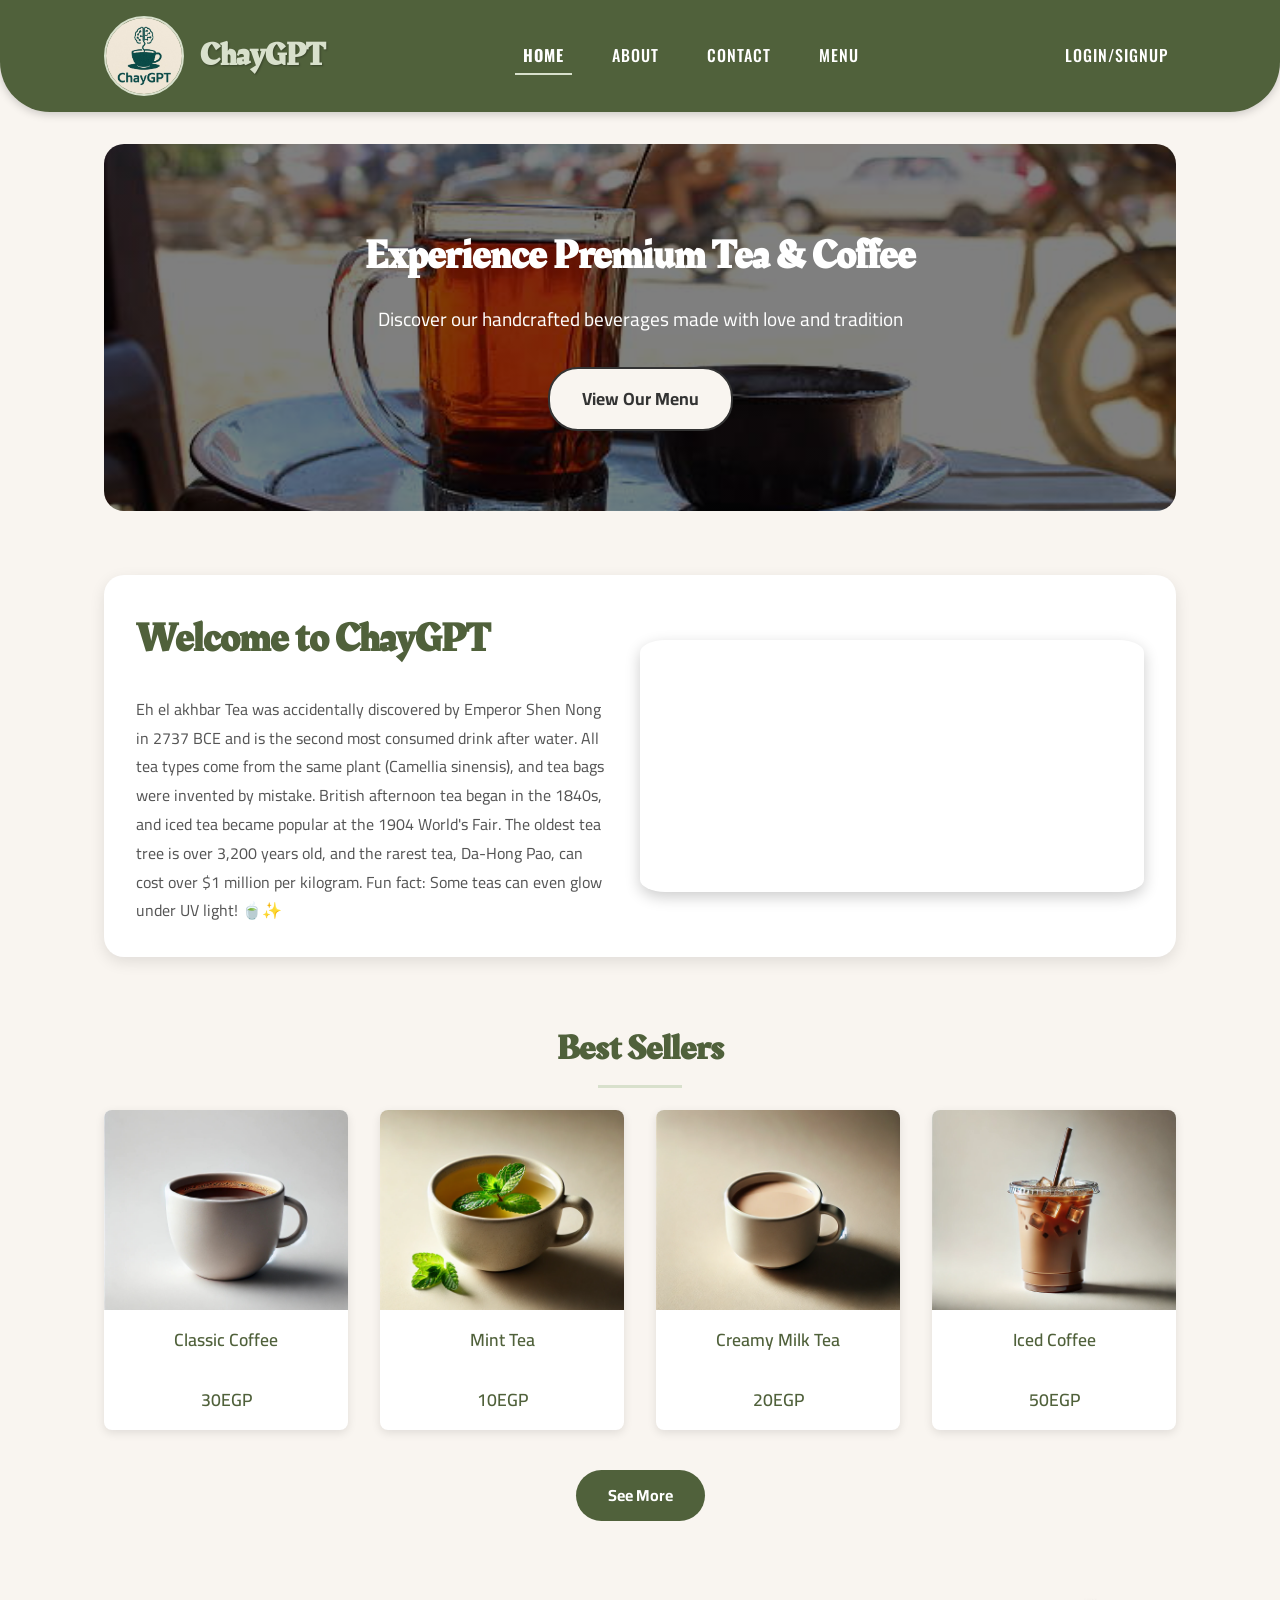
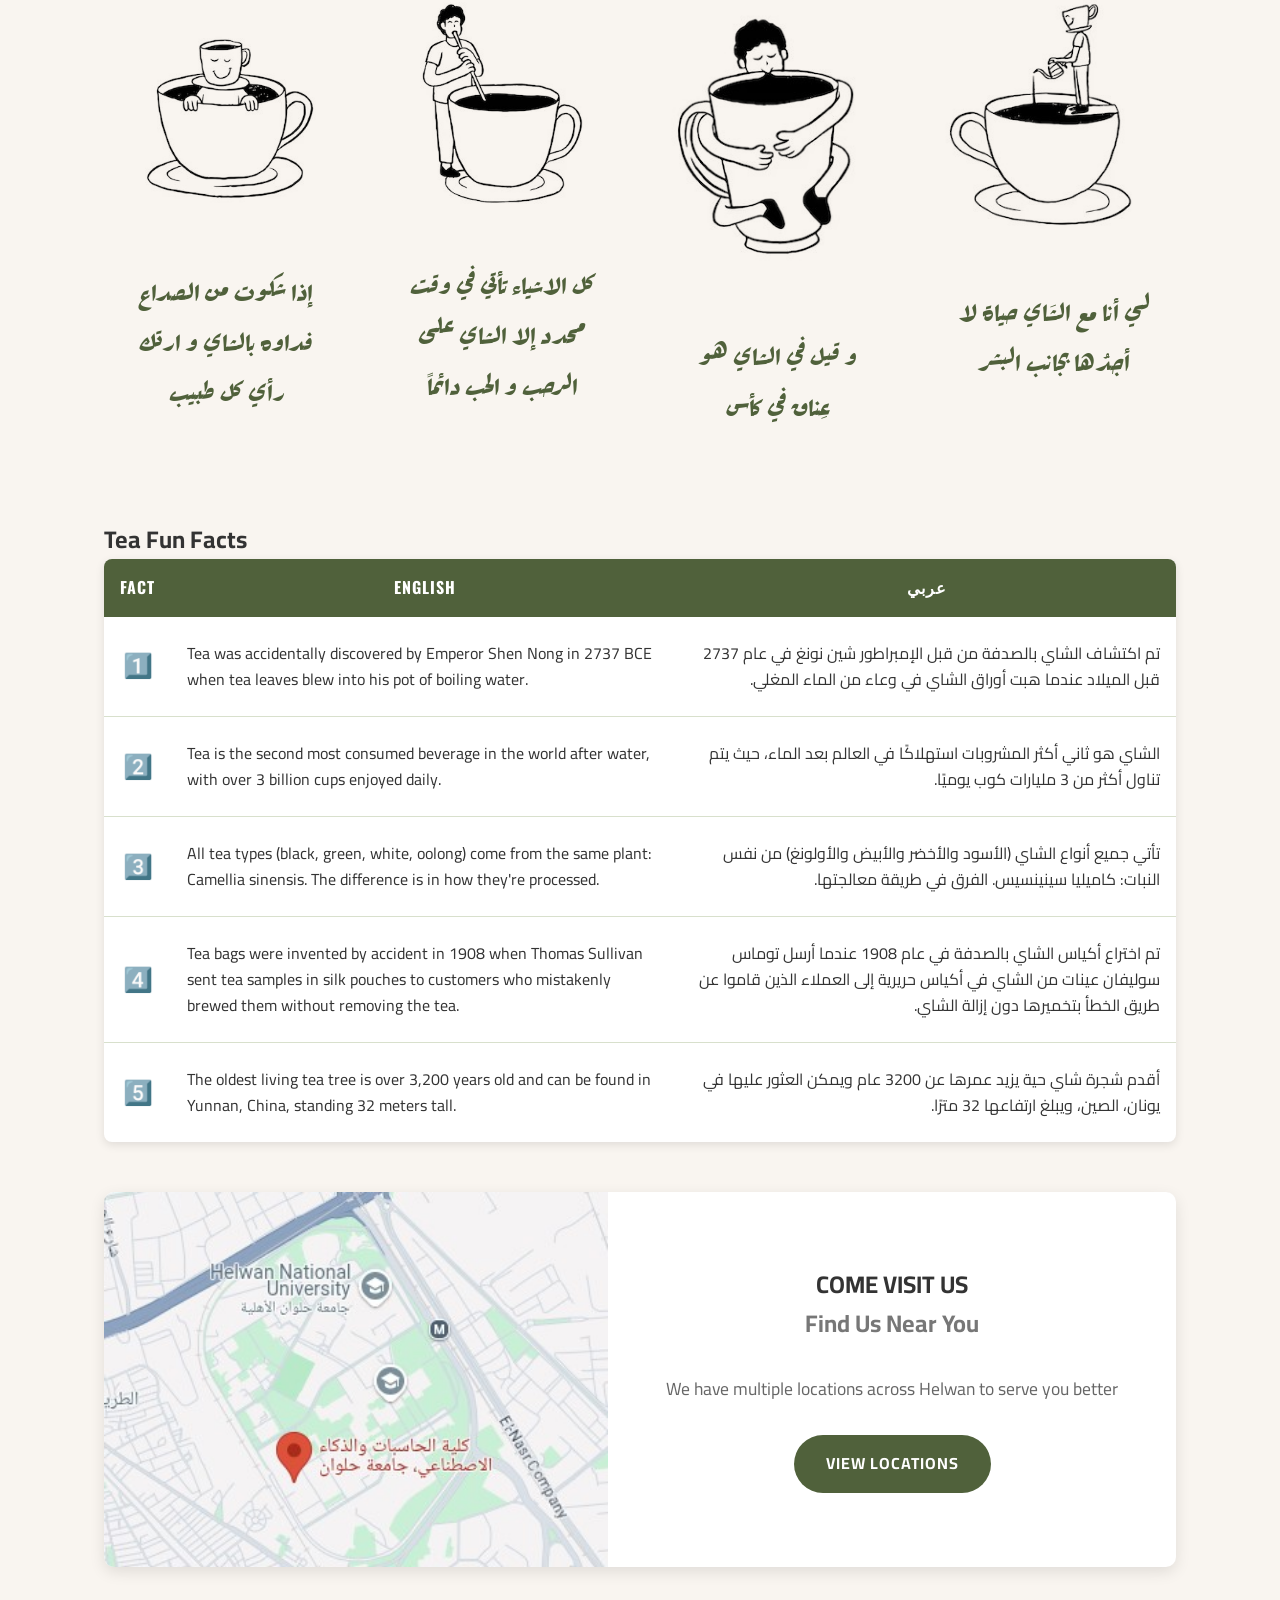
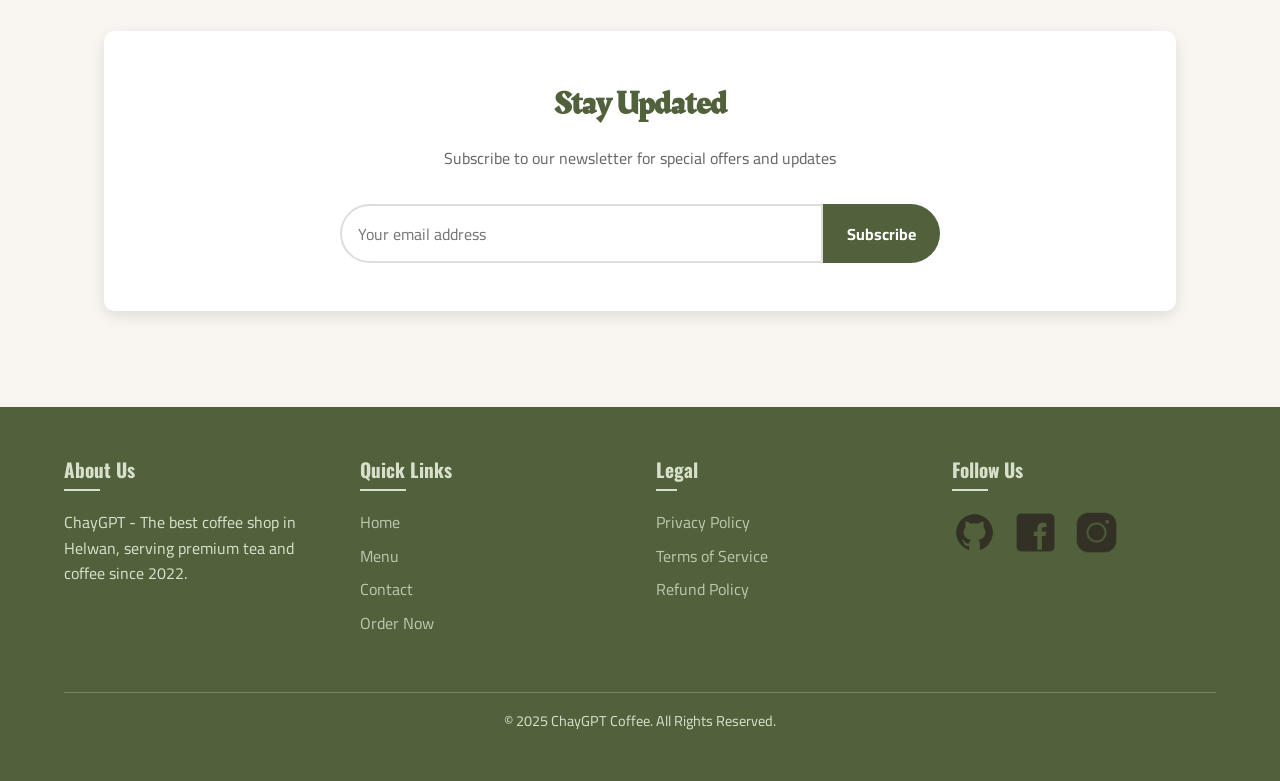
==== commit 8f636e2a: "Update index.html" ====
--- a/index.html
+++ b/index.html
@@ -239,7 +239,7 @@
             </div>
         </section>
         <p class="copyright">© 2025 ChayGPT Coffee. All Rights Reserved.</p>
-        <script src="scripts/chaygpt-chatbot.js"></script>
+        
     </footer>
 
 </body>
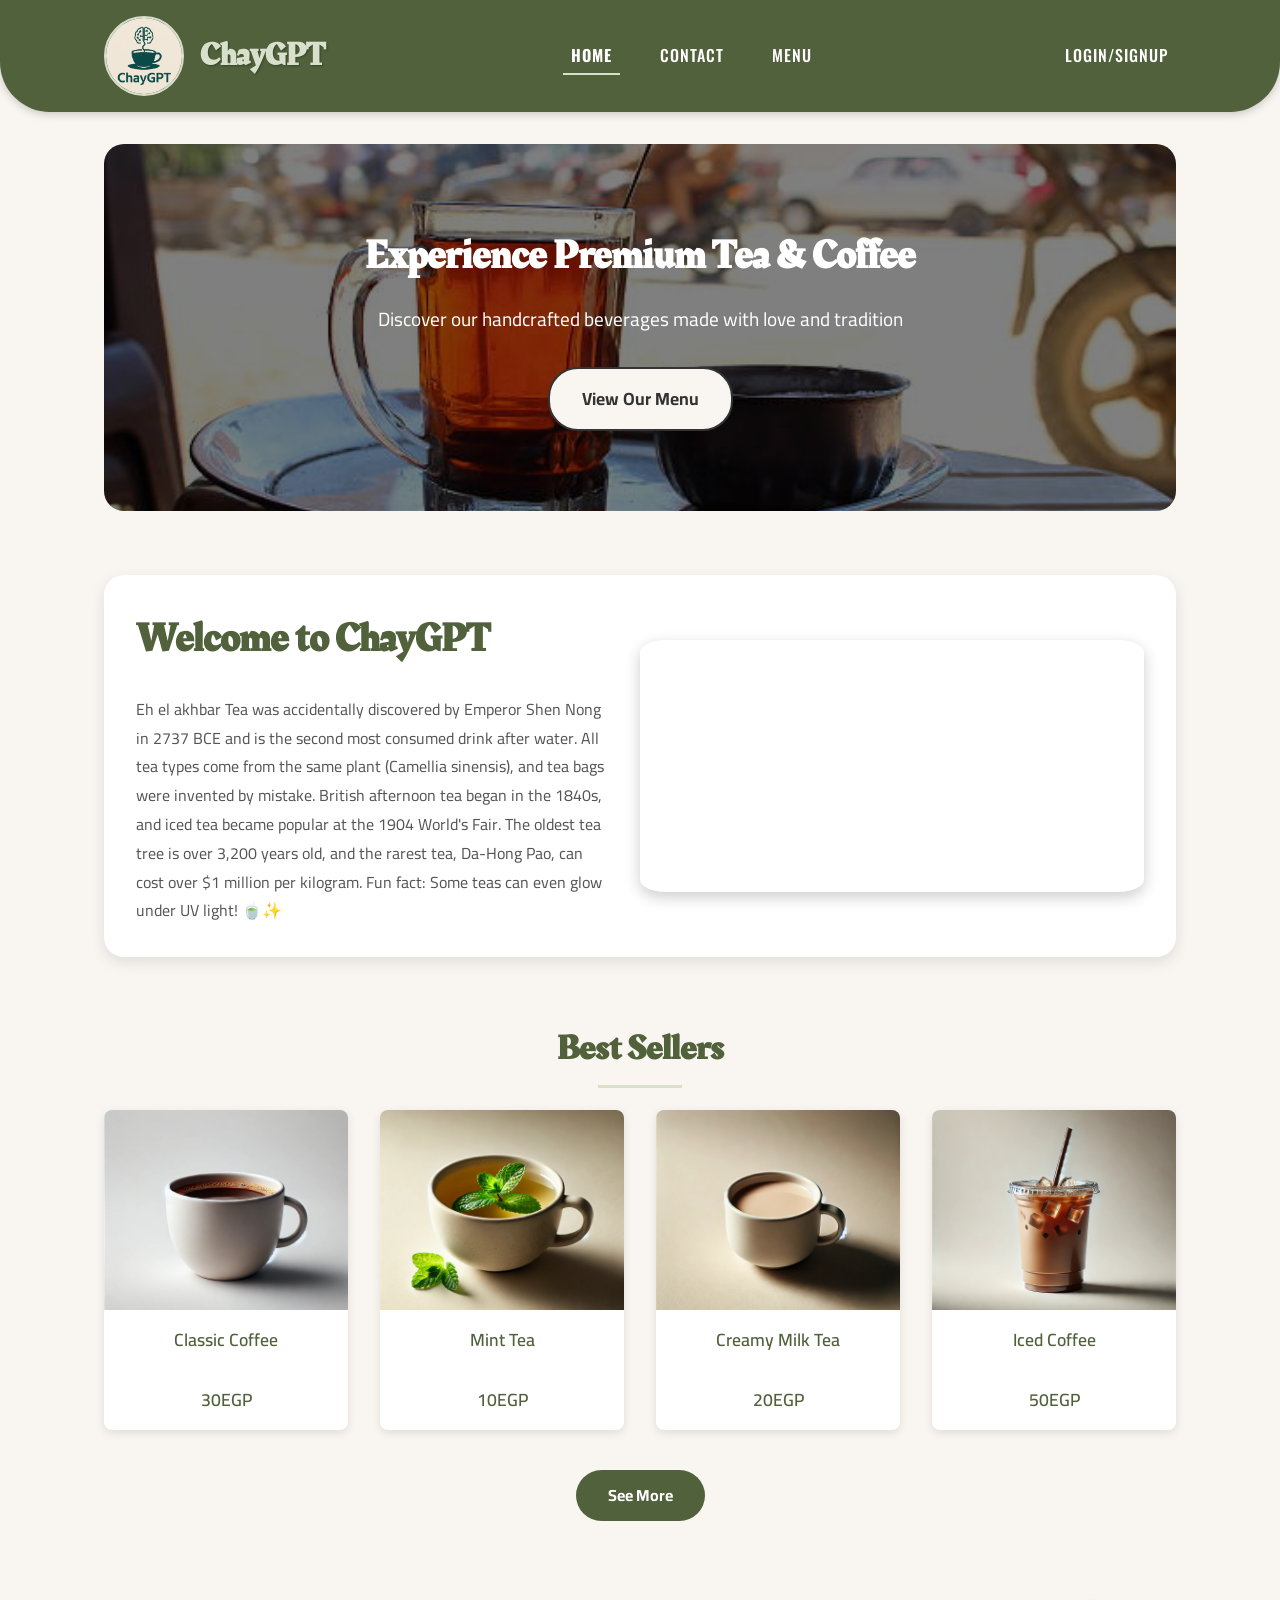
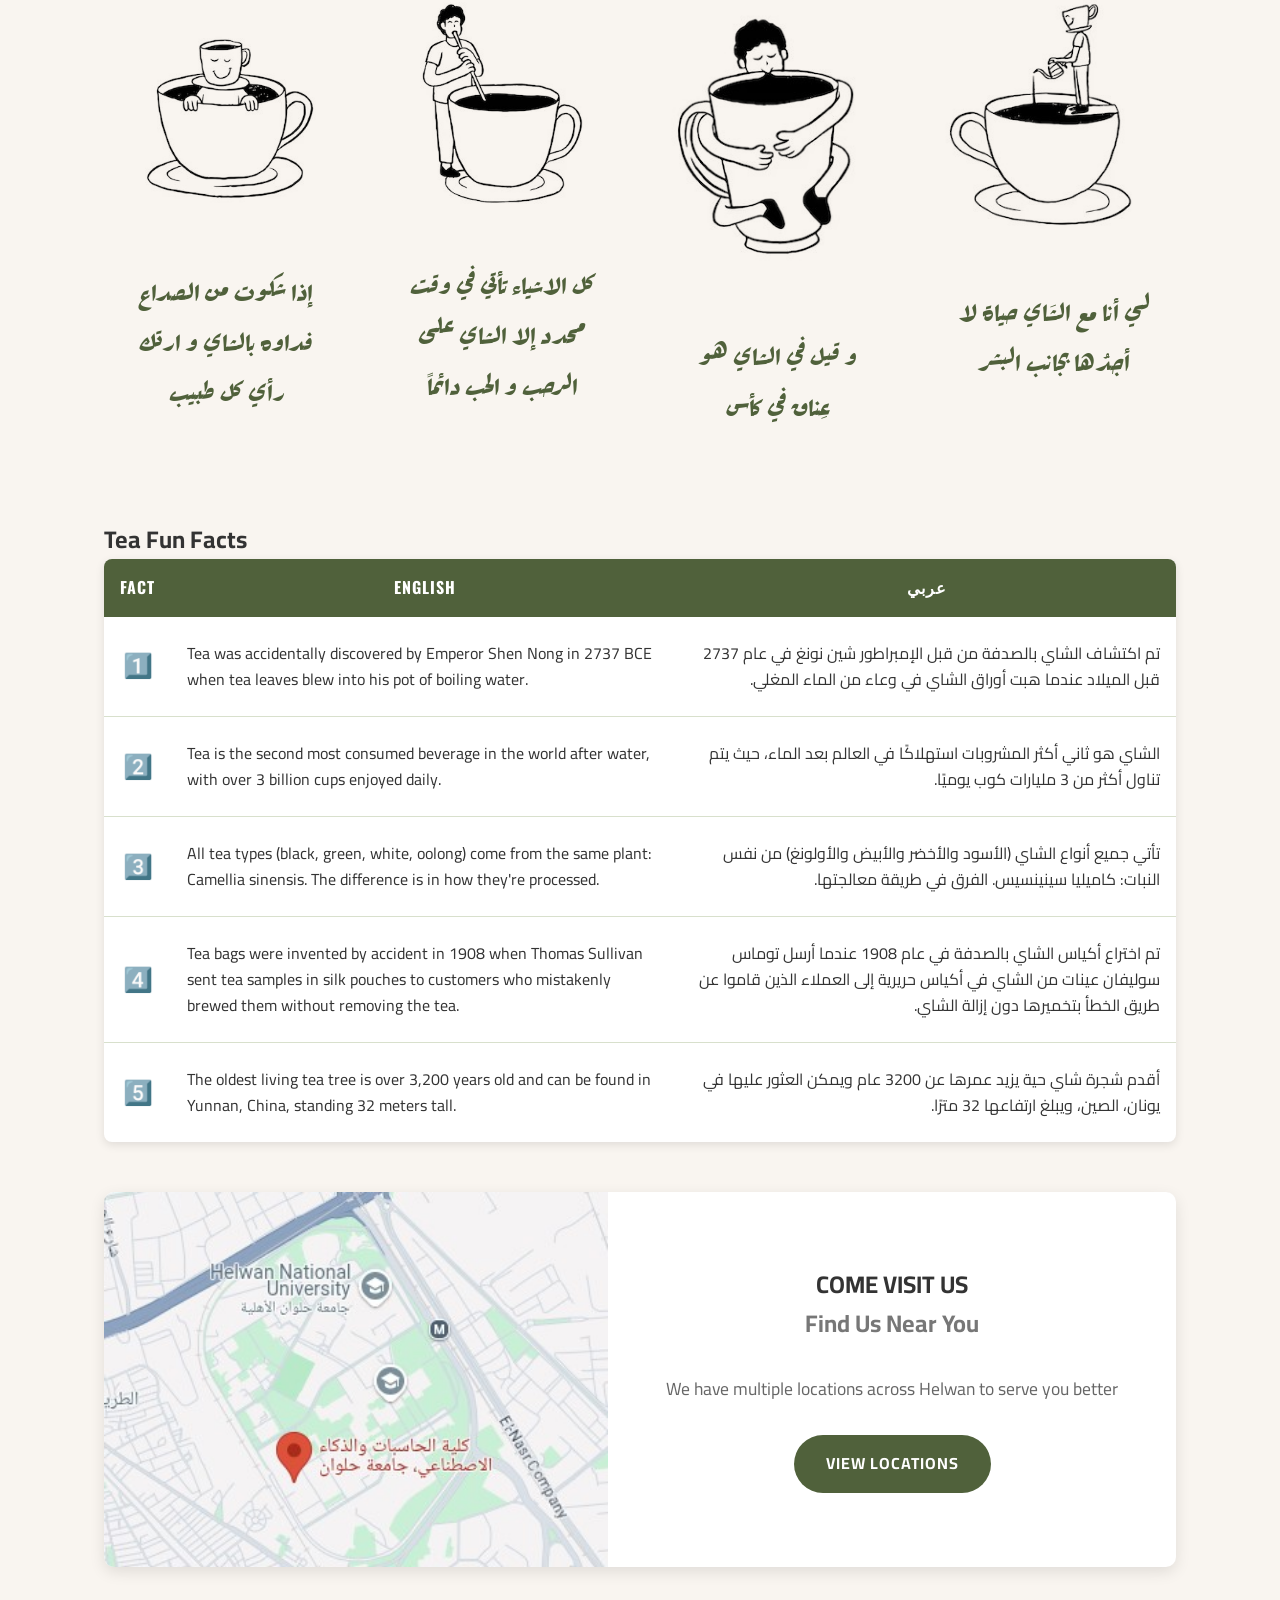
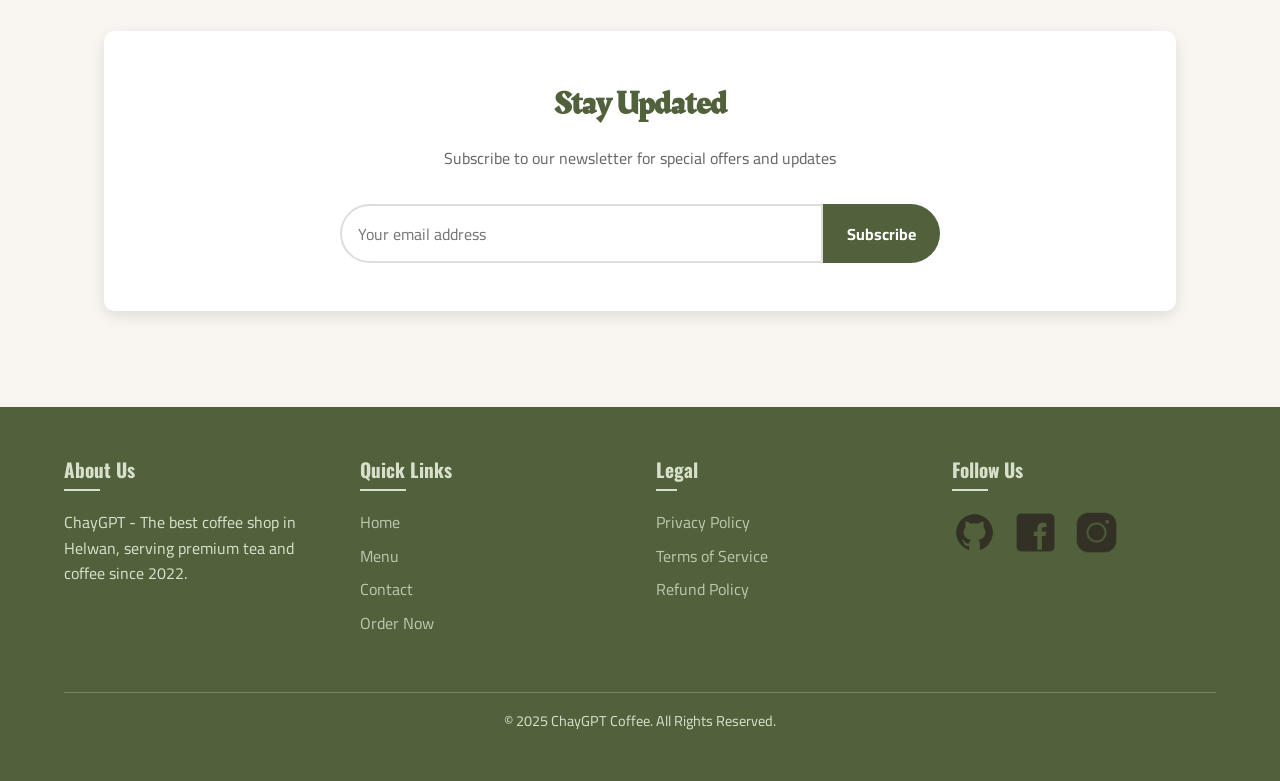
==== commit bde8316a: "Update index.html" ====
--- a/index.html
+++ b/index.html
@@ -28,7 +28,6 @@
             <a href="index.html"><h1 class="brand-name">ChayGPT</h1></a>
             <ul class="nav-links">
                 <li class="links active"><a href="index.html">Home</a></li>
-                <li class="links"><a href="./pages/about/about.html">About</a></li>
                 <li class="links"><a href="./pages/contact/contact.html">Contact</a></li>
                 <li class="links"><a href="./pages/menu/menu.html">Menu</a></li>
             </ul>
